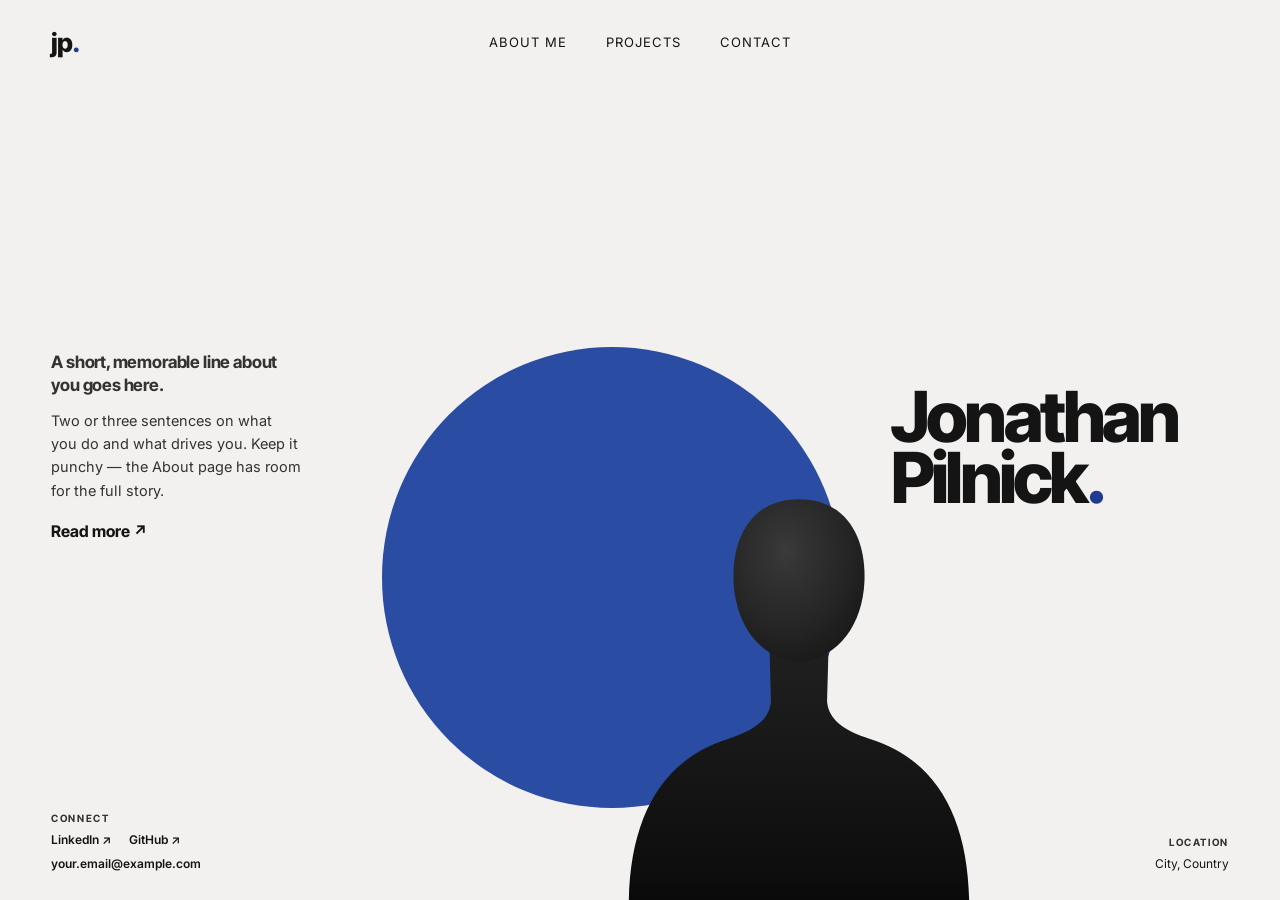
==== index.html @ 5bc0de1e "Add personal website (home, about, projects, contact)" ====
<!doctype html>
<html lang="en">
<head>
  <meta charset="utf-8">
  <meta name="viewport" content="width=device-width, initial-scale=1">
  <title>Jonathan Pilnick</title>
  <meta name="description" content="Jonathan Pilnick — personal website.">
  <meta property="og:title" content="Jonathan Pilnick">
  <meta property="og:description" content="Jonathan Pilnick — personal website.">
  <link rel="icon" href="favicon.svg" type="image/svg+xml">
  <link rel="preconnect" href="https://fonts.googleapis.com">
  <link rel="preconnect" href="https://fonts.gstatic.com" crossorigin>
  <link href="https://fonts.googleapis.com/css2?family=Inter:wght@400;500;600;700&family=Inter+Tight:wght@600;700;800&family=Instrument+Serif:ital@0;1&display=swap" rel="stylesheet">
  <link rel="stylesheet" href="style.css">
</head>
<body>

  <header class="site-header">
    <a class="logo" href="index.html" aria-label="Home">jp<span class="dot">.</span></a>
    <nav class="nav" aria-label="Main">
      <a href="about.html">About me</a>
      <a href="projects.html">Projects</a>
      <a href="contact.html">Contact</a>
    </nav>
    <span class="spacer"></span>
  </header>

  <main class="hero">

    <!-- EDIT: your hook + short intro -->
    <div class="hero-intro rise" style="--i:2">
      <p class="lead">A short, memorable line about you goes here.</p>
      <p>Two or three sentences on what you do and what drives you. Keep it punchy — the About page has room for the full story.</p>
      <a class="read-more" href="about.html">Read more <span class="arrow">↗</span></a>
    </div>

    <!-- To use your own photo: upload a cut-out photo (transparent background) named portrait.png -->
    <div class="hero-portrait">
      <div class="circle pop"></div>
      <img class="rise" style="--i:3" src="portrait.png" alt="Portrait of Jonathan Pilnick"
           onerror="this.onerror=null;this.src='portrait-placeholder.svg'">
    </div>

    <div class="hero-name-wrap">
      <h1 class="hero-name rise" style="--i:1">Jonathan<br>Pilnick<span class="dot">.</span></h1>
    </div>

    <div class="hero-connect rise" style="--i:4">
      <span class="eyebrow">Connect</span>
      <div class="links">
        <a data-href="linkedin" href="#">LinkedIn <span class="arrow">↗</span></a>
        <a data-href="github" href="#">GitHub <span class="arrow">↗</span></a>
        <a data-href="email" data-text="email" href="#">your.email@example.com</a>
      </div>
    </div>

    <div class="hero-location rise" style="--i:4">
      <span class="eyebrow">Location</span>
      <span data-text="location">City, Country</span>
    </div>

  </main>

  <script src="main.js"></script>
</body>
</html>
---- style.css ----
/* ==========================================================================
   Jonathan Pilnick — personal site
   Colors and fonts live here. Change --accent to re-theme the whole site.
   ========================================================================== */

:root {
  --bg: #F2F1EF;          /* warm off-white page */
  --surface: #F6F5F3;     /* cards */
  --ink: #141414;         /* main text */
  --ink-2: #34332f;       /* body text */
  --muted: #74726c;       /* labels */
  --line: #dddbd6;        /* hairlines */
  --accent: #2B4CA3;      /* circle behind portrait */
  --accent-ink: #1F3C91;  /* the dot, numbers, hovers */

  --font-display: "Inter Tight", "Helvetica Neue", Arial, sans-serif;
  --font-body: "Inter", "Helvetica Neue", Arial, sans-serif;
  --font-serif: "Instrument Serif", Georgia, "Times New Roman", serif;

  --gutter: clamp(16px, 4vw, 60px);
  --ease: cubic-bezier(.2, .7, .2, 1);
}

*, *::before, *::after { box-sizing: border-box; margin: 0; padding: 0; }
html { -webkit-text-size-adjust: 100%; }
body {
  background: var(--bg);
  color: var(--ink);
  font-family: var(--font-body);
  font-size: 16px;
  line-height: 1.65;
  -webkit-font-smoothing: antialiased;
  text-rendering: optimizeLegibility;
  min-height: 100vh;
  min-height: 100svh;
  display: flex;
  flex-direction: column;
  overflow-x: hidden;
}
a { color: inherit; text-decoration: none; }
img { display: block; max-width: 100%; }
::selection { background: var(--accent); color: #fff; }
:focus-visible { outline: 2px solid var(--accent-ink); outline-offset: 3px; border-radius: 2px; }

.dot { color: var(--accent-ink); }
.arrow { display: inline-block; transition: transform .25s var(--ease); }
a:hover .arrow { transform: translate(2px, -2px); }

.eyebrow {
  font-family: var(--font-display);
  font-size: 11px;
  font-weight: 700;
  letter-spacing: .16em;
  text-transform: uppercase;
  color: var(--muted);
}

/* ---------- Header ---------- */
.site-header {
  display: grid;
  grid-template-columns: 1fr auto 1fr;
  align-items: center;
  padding: 26px var(--gutter);
  position: relative;
  z-index: 5;
}
.logo {
  justify-self: start;
  font-family: var(--font-display);
  font-weight: 800;
  font-size: 26px;
  letter-spacing: -.05em;
  line-height: 1;
}
.nav { display: flex; gap: clamp(18px, 3vw, 44px); }
.nav a {
  position: relative;
  font-size: 13px;
  letter-spacing: .08em;
  text-transform: uppercase;
  padding: 6px 0;
}
.nav a::after {
  content: "";
  position: absolute;
  left: 0; right: 0; bottom: 0;
  height: 1.5px;
  background: currentColor;
  transform: scaleX(0);
  transform-origin: left;
  transition: transform .35s var(--ease);
}
.nav a:hover::after,
.nav a[aria-current="page"]::after { transform: scaleX(1); }

/* ---------- Home hero ---------- */
.hero {
  flex: 1;
  display: grid;
  grid-template-columns: minmax(220px, 1fr) auto minmax(0, 1.2fr);
  grid-template-rows: 1fr auto;
  grid-template-areas:
    "intro    portrait name"
    "connect  portrait location";
  column-gap: clamp(28px, 4vw, 72px);
  padding: 0 var(--gutter);
  min-height: 560px;
}
.hero-intro { grid-area: intro; align-self: center; max-width: 250px; }
.hero-intro .lead {
  font-family: var(--font-display);
  font-weight: 700;
  font-size: 17px;
  line-height: 1.35;
  letter-spacing: -.01em;
  margin-bottom: 12px;
}
.hero-intro p { font-size: 14.5px; color: var(--ink-2); line-height: 1.6; }
.read-more {
  display: inline-block;
  margin-top: 16px;
  font-family: var(--font-display);
  font-weight: 700;
  font-size: 16px;
}

.hero-portrait {
  grid-area: portrait;
  align-self: end;
  justify-self: center;
  position: relative;
  --d: min(470px, 36vw, 64svh);
  width: var(--d);
  height: calc(var(--d) * 1.2);
  margin-top: 24px;
}
.hero-portrait .circle {
  position: absolute;
  top: 0; left: 0;
  width: var(--d);
  height: var(--d);
  border-radius: 50%;
  background: var(--accent);
}
.hero-portrait img {
  position: absolute;
  bottom: 0;
  left: 50%;
  transform: translateX(-50%);
  height: 88%;
  width: auto;
  max-width: 110%;
  object-fit: contain;
  object-position: bottom;
  filter: grayscale(1) contrast(1.05);
}

.hero-name-wrap { grid-area: name; align-self: center; container-type: inline-size; }
.hero-name {
  font-family: var(--font-display);
  font-weight: 800;
  font-size: min(21cqi, 140px);
  line-height: .86;
  letter-spacing: -.055em;
  margin-left: -.04em;
}

.hero-connect, .hero-location {
  align-self: end;
  padding-bottom: 26px;
  font-size: 12px;
}
.hero-connect { grid-area: connect; }
.hero-location { grid-area: location; text-align: right; }
.hero-connect .eyebrow, .hero-location .eyebrow { display: block; font-size: 10px; margin-bottom: 4px; color: var(--ink-2); }
.hero-connect .links { display: flex; gap: 4px 18px; flex-wrap: wrap; font-weight: 600; }
.hero-connect .links a:hover { color: var(--accent-ink); }

/* ---------- Inner pages ---------- */
.page { flex: 1; width: 100%; max-width: 1180px; margin: 0 auto; padding: clamp(40px, 8vh, 90px) var(--gutter) 40px; }
.page-head { text-align: center; max-width: 820px; margin: 0 auto clamp(48px, 8vh, 80px); }
.page-head .eyebrow { margin-bottom: 18px; display: block; }
.display {
  font-family: var(--font-display);
  font-weight: 800;
  font-size: clamp(46px, 7.4vw, 104px);
  line-height: .92;
  letter-spacing: -.05em;
}
.page-head .sub {
  margin: 22px auto 0;
  max-width: 480px;
  font-family: var(--font-serif);
  font-style: italic;
  font-size: clamp(18px, 2vw, 21px);
  line-height: 1.4;
  color: var(--ink-2);
}

/* ---------- About ---------- */
.about { max-width: 980px; }
.about .eyebrow { display: block; margin-bottom: 14px; }
.about .display { font-size: clamp(48px, 8.5vw, 112px); margin-bottom: clamp(40px, 7vh, 72px); }
.about-grid { display: grid; grid-template-columns: 1fr 1.15fr; gap: clamp(32px, 7vw, 90px); align-items: start; }
.about-photo {
  position: sticky;
  top: 28px;
  aspect-ratio: 4 / 5;
  background: linear-gradient(180deg, #d6d4cf, #bdbab4);
  overflow: hidden;
}
.about-photo img { width: 100%; height: 100%; object-fit: cover; object-position: center 25%; filter: grayscale(1) contrast(1.05); }
.about-text .lead {
  font-family: var(--font-display);
  font-weight: 700;
  font-size: clamp(19px, 2vw, 22px);
  line-height: 1.38;
  letter-spacing: -.01em;
  padding: 22px 0 26px;
  border-top: 1px solid var(--line);
}
.about-text p { color: var(--ink-2); padding: 22px 0; border-top: 1px solid var(--line); }
.about-text p strong { color: var(--ink); font-weight: 700; }
.about-cta {
  display: flex; gap: 14px; flex-wrap: wrap;
  padding-top: 28px; border-top: 1px solid var(--line);
}

/* ---------- Buttons ---------- */
.btn {
  display: inline-flex; align-items: center; justify-content: center; gap: 10px;
  font-family: var(--font-display);
  font-weight: 700;
  font-size: 16px;
  letter-spacing: -.005em;
  padding: 15px 26px;
  border-radius: 999px;
  border: 1.5px solid var(--ink);
  background: var(--ink);
  color: var(--bg);
  cursor: pointer;
  transition: background .25s var(--ease), border-color .25s var(--ease), color .25s var(--ease), transform .25s var(--ease);
}
.btn:hover { background: var(--accent-ink); border-color: var(--accent-ink); color: #fff; }
.btn:active { transform: scale(.98); }
.btn.ghost { background: transparent; color: var(--ink); }
.btn.ghost:hover { background: var(--ink); border-color: var(--ink); color: var(--bg); }
.btn.big { font-size: clamp(18px, 2.2vw, 22px); padding: 20px 38px; background: var(--accent); border-color: var(--accent); color: #fff; }
.btn.big:hover { background: var(--ink); border-color: var(--ink); }

/* ---------- Projects ---------- */
.projects { display: grid; grid-template-columns: repeat(2, minmax(0, 1fr)); gap: 24px; }
.project {
  display: flex; flex-direction: column;
  background: var(--surface);
  border: 1px solid var(--line);
  padding: clamp(24px, 3.4vw, 40px);
  transition: border-color .3s var(--ease), transform .3s var(--ease), box-shadow .3s var(--ease);
}
.project:hover { border-color: #bdbab3; transform: translateY(-3px); box-shadow: 0 14px 30px -18px rgba(20, 20, 20, .25); }
.project-top { display: flex; align-items: baseline; justify-content: space-between; gap: 16px; margin-bottom: 26px; }
.num { font-family: var(--font-display); font-weight: 700; font-size: 12px; color: var(--accent-ink); letter-spacing: .04em; }
.project-meta { font-size: 11px; font-weight: 600; letter-spacing: .14em; text-transform: uppercase; color: var(--muted); }
.project h2 {
  font-family: var(--font-display);
  font-weight: 700;
  font-size: clamp(24px, 2.6vw, 32px);
  line-height: 1.08;
  letter-spacing: -.035em;
  margin-bottom: 12px;
}
.project p { color: var(--ink-2); font-size: 15px; }
.tags { display: flex; flex-wrap: wrap; gap: 8px; margin: 22px 0 0; list-style: none; }
.tags li { font-size: 12px; padding: 4px 11px; border: 1px solid var(--line); border-radius: 999px; color: var(--ink-2); background: var(--bg); }
.project-link {
  margin-top: auto;
  padding-top: 26px;
  font-family: var(--font-display);
  font-weight: 700;
  font-size: 15px;
  align-self: flex-start;
}
.project-link:hover { color: var(--accent-ink); }

/* ---------- Contact ---------- */
.contact-actions { display: flex; flex-direction: column; align-items: center; gap: 16px; margin-bottom: clamp(56px, 10vh, 96px); }
.contact-actions .hint { font-size: 14px; color: var(--muted); display: flex; align-items: center; gap: 10px; flex-wrap: wrap; justify-content: center; }
.copy-btn {
  font: inherit; font-size: 13px; font-weight: 600;
  background: none; border: 0; border-bottom: 1px solid currentColor;
  color: var(--ink); cursor: pointer; padding: 0 0 1px;
}
.copy-btn:hover { color: var(--accent-ink); }
.contact-list { max-width: 760px; margin: 0 auto; list-style: none; border-top: 1px solid var(--line); }
.contact-list li { border-bottom: 1px solid var(--line); }
.contact-list a, .contact-list .row {
  display: flex; align-items: baseline; justify-content: space-between; gap: 16px;
  padding: 22px 4px;
}
.contact-list .value {
  font-family: var(--font-display);
  font-weight: 700;
  font-size: clamp(18px, 2.4vw, 26px);
  letter-spacing: -.025em;
  text-align: right;
  overflow-wrap: anywhere;
}
.contact-list a:hover .value { color: var(--accent-ink); }

/* ---------- Footer (inner pages) ---------- */
.site-footer {
  width: 100%;
  max-width: 1180px;
  margin: 0 auto;
  padding: 0 var(--gutter) 30px;
}
.site-footer .inner {
  display: flex; justify-content: space-between; gap: 16px; flex-wrap: wrap;
  border-top: 1px solid var(--line);
  padding-top: 18px;
  font-size: 11px;
  font-weight: 600;
  letter-spacing: .12em;
  text-transform: uppercase;
  color: var(--muted);
}
.site-footer a:hover { color: var(--ink); }
.site-footer.narrow { max-width: 980px; }

/* ---------- Entrance animation ---------- */
.rise { animation: rise .9s var(--ease) both; animation-delay: calc(var(--i, 0) * 90ms); }
@keyframes rise { from { opacity: 0; transform: translateY(18px); } to { opacity: 1; transform: none; } }
.pop { animation: pop 1s var(--ease) both; }
@keyframes pop { from { transform: scale(.85); opacity: 0; } to { transform: none; opacity: 1; } }
@media (prefers-reduced-motion: reduce) {
  .rise, .pop { animation: none; }
  .project, .btn, .arrow, .nav a::after { transition: none; }
}

/* ---------- Responsive ---------- */
@media (max-width: 900px) {
  .site-header { grid-template-columns: auto 1fr; padding-top: 20px; padding-bottom: 20px; }
  .site-header .spacer { display: none; }
  .nav { justify-self: end; gap: 18px; }
  .nav a { font-size: 12px; letter-spacing: .06em; }

  .hero {
    grid-template-columns: 1fr 1fr;
    grid-template-rows: auto auto auto auto;
    grid-template-areas:
      "name     name"
      "intro    intro"
      "portrait portrait"
      "connect  location";
    row-gap: 28px;
    min-height: 0;
    padding-top: 16px;
  }
  .hero-name { font-size: min(19cqi, 120px); }
  .hero-intro { max-width: 440px; }
  .hero-portrait { --d: min(78vw, 420px); margin-top: 0; }
  .hero-connect, .hero-location { padding-top: 18px; border-top: 1px solid var(--line); margin-top: -28px; }
  .hero-location { text-align: right; }

  .about-grid { grid-template-columns: 1fr; }
  .about-photo { position: relative; top: 0; max-width: 420px; }
  .projects { grid-template-columns: 1fr; }
}
@media (max-width: 560px) {
  .hero {
    grid-template-areas:
      "name     name"
      "intro    intro"
      "portrait portrait"
      "connect  connect"
      "location location";
  }
  .hero-location { text-align: left; border-top: 0; margin-top: -40px; padding-top: 0; }
}
@media (max-width: 420px) {
  .logo { font-size: 22px; }
  .nav { gap: 14px; }
  .nav a { font-size: 11px; letter-spacing: .04em; }
  .contact-list a, .contact-list .row { flex-direction: column; gap: 4px; }
  .contact-list .value { text-align: left; }
}
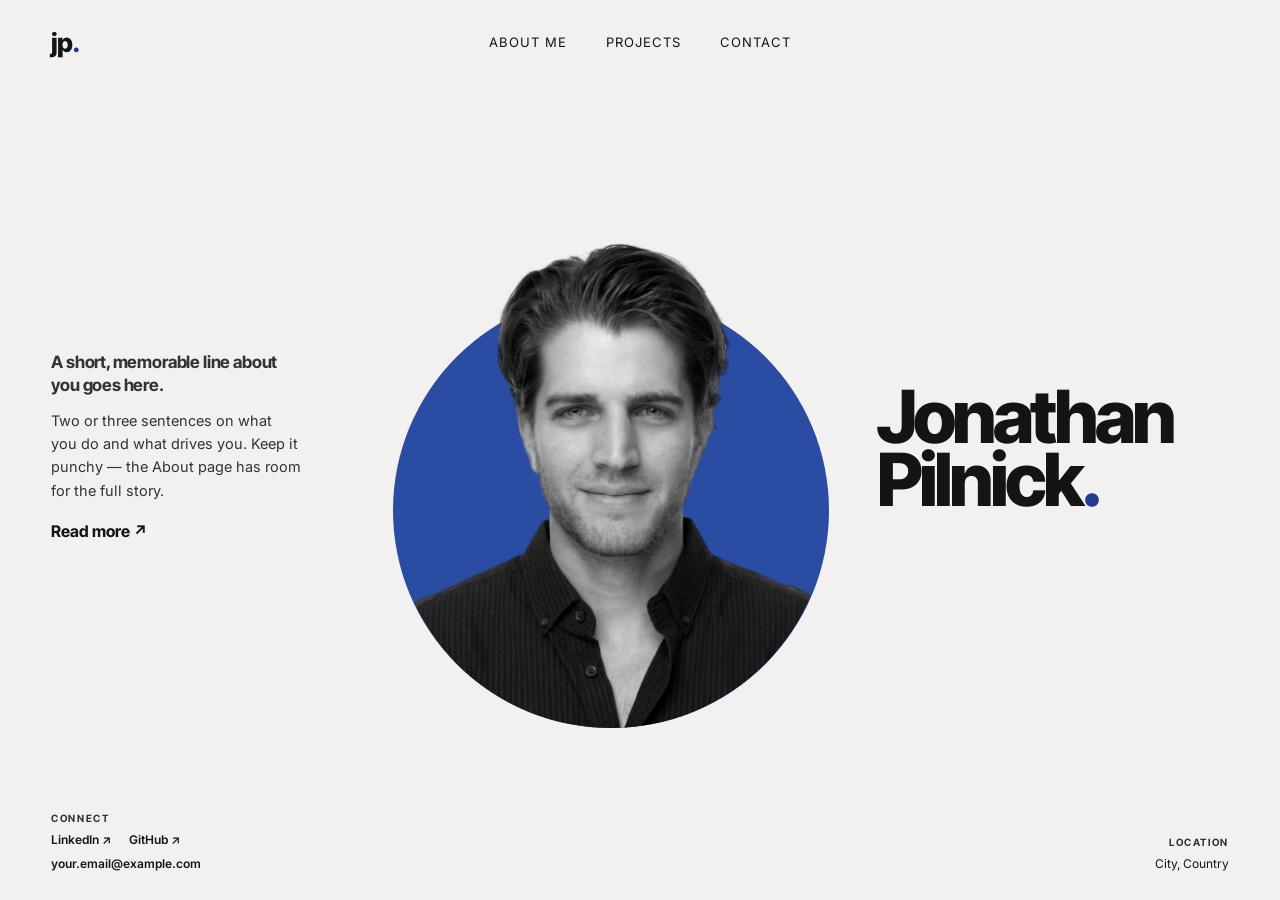
==== commit db3e3882: "Add portrait photo and pop-out circle layout" ====
--- a/index.html
+++ b/index.html
@@ -34,11 +34,13 @@
       <a class="read-more" href="about.html">Read more <span class="arrow">↗</span></a>
     </div>
 
-    <!-- To use your own photo: upload a cut-out photo (transparent background) named portrait.png -->
+    <!-- Photo: portrait.png (cut-out with a transparent background) -->
     <div class="hero-portrait">
       <div class="circle pop"></div>
-      <img class="rise" style="--i:3" src="portrait.png" alt="Portrait of Jonathan Pilnick"
-           onerror="this.onerror=null;this.src='portrait-placeholder.svg'">
+      <div class="cutout rise" style="--i:3">
+        <img src="portrait.png" alt="Portrait of Jonathan Pilnick" width="960" height="1069"
+             onerror="this.onerror=null;this.src='portrait-placeholder.svg'">
+      </div>
     </div>
 
     <div class="hero-name-wrap">
--- a/style.css
+++ b/style.css
@@ -124,35 +124,52 @@
   font-size: 16px;
 }
 
+/* Portrait: a cut-out photo on the blue circle.
+   Below the circle's middle the photo is clipped to the circle;
+   above it the hair is free to break out of the top. */
 .hero-portrait {
   grid-area: portrait;
-  align-self: end;
+  align-self: center;
   justify-self: center;
   position: relative;
-  --d: min(470px, 36vw, 64svh);
+  --d: min(460px, 34vw, 58svh);         /* circle diameter */
+  --pop: calc(var(--d) * var(--pop-k, .12)); /* how far the head rises above the circle */
+  --c: calc(var(--pop) + var(--d) / 2);  /* circle centre (from top) */
   width: var(--d);
-  height: calc(var(--d) * 1.2);
-  margin-top: 24px;
+  height: calc(var(--d) + var(--pop));
+  margin: 24px 0 40px;
 }
 .hero-portrait .circle {
   position: absolute;
-  top: 0; left: 0;
+  top: var(--pop); left: 0;
   width: var(--d);
   height: var(--d);
   border-radius: 50%;
   background: var(--accent);
 }
+.hero-portrait .cutout {
+  position: absolute;
+  inset: 0;
+  -webkit-mask-image:
+    radial-gradient(circle at 50% var(--c), #000 calc(var(--d) / 2 - 1px), transparent calc(var(--d) / 2)),
+    linear-gradient(#000, #000);
+  -webkit-mask-size: 100% 100%, 100% var(--c);
+  -webkit-mask-repeat: no-repeat;
+  mask-image:
+    radial-gradient(circle at 50% var(--c), #000 calc(var(--d) / 2 - 1px), transparent calc(var(--d) / 2)),
+    linear-gradient(#000, #000);
+  mask-size: 100% 100%, 100% var(--c);
+  mask-repeat: no-repeat;
+}
 .hero-portrait img {
   position: absolute;
-  bottom: 0;
+  top: 0;
   left: 50%;
-  transform: translateX(-50%);
-  height: 88%;
-  width: auto;
-  max-width: 110%;
-  object-fit: contain;
-  object-position: bottom;
-  filter: grayscale(1) contrast(1.05);
+  translate: -50% 0;
+  width: calc(var(--d) * var(--img-k, 1.02));
+  max-width: none;
+  height: auto;
+  filter: grayscale(1) contrast(1.06);   /* remove this line for a colour photo */
 }
 
 .hero-name-wrap { grid-area: name; align-self: center; container-type: inline-size; }
@@ -209,7 +226,7 @@
   background: linear-gradient(180deg, #d6d4cf, #bdbab4);
   overflow: hidden;
 }
-.about-photo img { width: 100%; height: 100%; object-fit: cover; object-position: center 25%; filter: grayscale(1) contrast(1.05); }
+.about-photo img { width: 100%; height: 100%; object-fit: contain; object-position: center bottom; filter: grayscale(1) contrast(1.06); }
 .about-text .lead {
   font-family: var(--font-display);
   font-weight: 700;
@@ -358,7 +375,7 @@
   }
   .hero-name { font-size: min(19cqi, 120px); }
   .hero-intro { max-width: 440px; }
-  .hero-portrait { --d: min(78vw, 420px); margin-top: 0; }
+  .hero-portrait { --d: min(78vw, 420px); margin: 0; }
   .hero-connect, .hero-location { padding-top: 18px; border-top: 1px solid var(--line); margin-top: -28px; }
   .hero-location { text-align: right; }
 
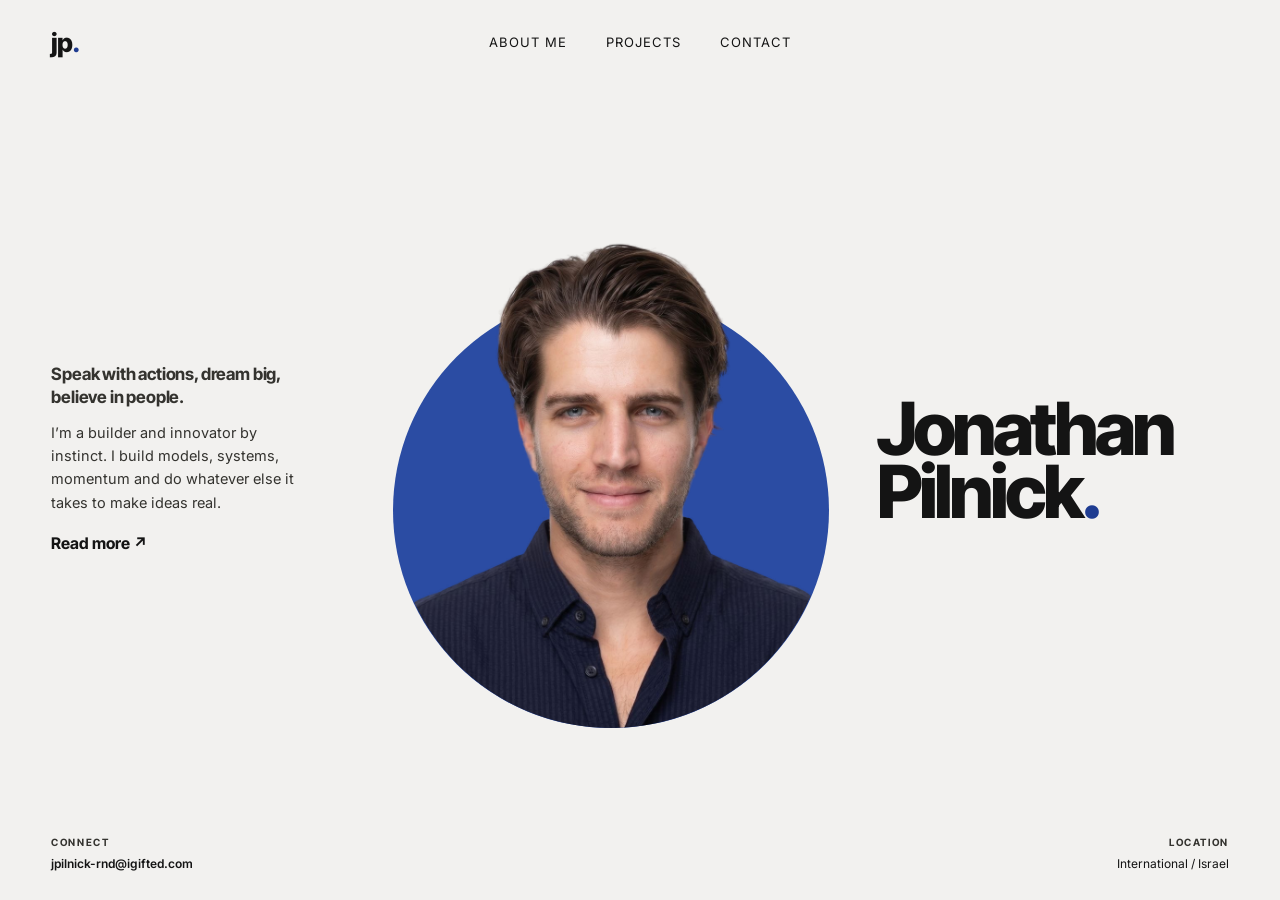
==== commit b4619f4e: "Add real details, home text and the four projects" ====
--- a/index.html
+++ b/index.html
@@ -4,9 +4,9 @@
   <meta charset="utf-8">
   <meta name="viewport" content="width=device-width, initial-scale=1">
   <title>Jonathan Pilnick</title>
-  <meta name="description" content="Jonathan Pilnick — personal website.">
+  <meta name="description" content="Jonathan Pilnick — builder and innovator. AI research, algorithmic trading, productivity apps and defense tech.">
   <meta property="og:title" content="Jonathan Pilnick">
-  <meta property="og:description" content="Jonathan Pilnick — personal website.">
+  <meta property="og:description" content="Speak with actions, dream big, believe in people.">
   <link rel="icon" href="favicon.svg" type="image/svg+xml">
   <link rel="preconnect" href="https://fonts.googleapis.com">
   <link rel="preconnect" href="https://fonts.gstatic.com" crossorigin>
@@ -29,8 +29,8 @@
 
     <!-- EDIT: your hook + short intro -->
     <div class="hero-intro rise" style="--i:2">
-      <p class="lead">A short, memorable line about you goes here.</p>
-      <p>Two or three sentences on what you do and what drives you. Keep it punchy — the About page has room for the full story.</p>
+      <p class="lead">Speak with actions, dream big, believe in people.</p>
+      <p>I’m a builder and innovator by instinct. I build models, systems, momentum and do whatever else it takes to make ideas real.</p>
       <a class="read-more" href="about.html">Read more <span class="arrow">↗</span></a>
     </div>
 
@@ -50,15 +50,14 @@
     <div class="hero-connect rise" style="--i:4">
       <span class="eyebrow">Connect</span>
       <div class="links">
-        <a data-href="linkedin" href="#">LinkedIn <span class="arrow">↗</span></a>
-        <a data-href="github" href="#">GitHub <span class="arrow">↗</span></a>
-        <a data-href="email" data-text="email" href="#">your.email@example.com</a>
+        <a data-href="linkedin" href="#" hidden>LinkedIn <span class="arrow">↗</span></a>
+        <a data-href="email" data-text="email" href="mailto:jpilnick-rnd@igifted.com">jpilnick-rnd@igifted.com</a>
       </div>
     </div>
 
     <div class="hero-location rise" style="--i:4">
       <span class="eyebrow">Location</span>
-      <span data-text="location">City, Country</span>
+      <span data-text="location">International / Israel</span>
     </div>
 
   </main>
--- a/style.css
+++ b/style.css
@@ -39,6 +39,7 @@
 }
 a { color: inherit; text-decoration: none; }
 img { display: block; max-width: 100%; }
+[hidden] { display: none !important; }
 ::selection { background: var(--accent); color: #fff; }
 :focus-visible { outline: 2px solid var(--accent-ink); outline-offset: 3px; border-radius: 2px; }
 
@@ -169,7 +170,7 @@
   width: calc(var(--d) * var(--img-k, 1.02));
   max-width: none;
   height: auto;
-  filter: grayscale(1) contrast(1.06);   /* remove this line for a colour photo */
+  /* for a black-and-white photo add:  filter: grayscale(1) contrast(1.06); */
 }
 
 .hero-name-wrap { grid-area: name; align-self: center; container-type: inline-size; }
@@ -226,7 +227,7 @@
   background: linear-gradient(180deg, #d6d4cf, #bdbab4);
   overflow: hidden;
 }
-.about-photo img { width: 100%; height: 100%; object-fit: contain; object-position: center bottom; filter: grayscale(1) contrast(1.06); }
+.about-photo img { width: 100%; height: 100%; object-fit: contain; object-position: center bottom; }
 .about-text .lead {
   font-family: var(--font-display);
   font-weight: 700;
@@ -287,6 +288,22 @@
   margin-bottom: 12px;
 }
 .project p { color: var(--ink-2); font-size: 15px; }
+.badge {
+  display: inline-block;
+  align-self: flex-start;
+  margin-bottom: 16px;
+  padding: 5px 12px;
+  border-radius: 999px;
+  background: var(--accent-ink);
+  color: #fff;
+  font-size: 11px;
+  font-weight: 700;
+  letter-spacing: .1em;
+  text-transform: uppercase;
+}
+.sub-projects { list-style: none; margin-top: 22px; border-top: 1px solid var(--line); }
+.sub-projects li { padding: 12px 0; border-bottom: 1px solid var(--line); font-size: 14.5px; color: var(--ink-2); }
+.sub-projects strong { color: var(--ink); font-weight: 700; }
 .tags { display: flex; flex-wrap: wrap; gap: 8px; margin: 22px 0 0; list-style: none; }
 .tags li { font-size: 12px; padding: 4px 11px; border: 1px solid var(--line); border-radius: 999px; color: var(--ink-2); background: var(--bg); }
 .project-link {
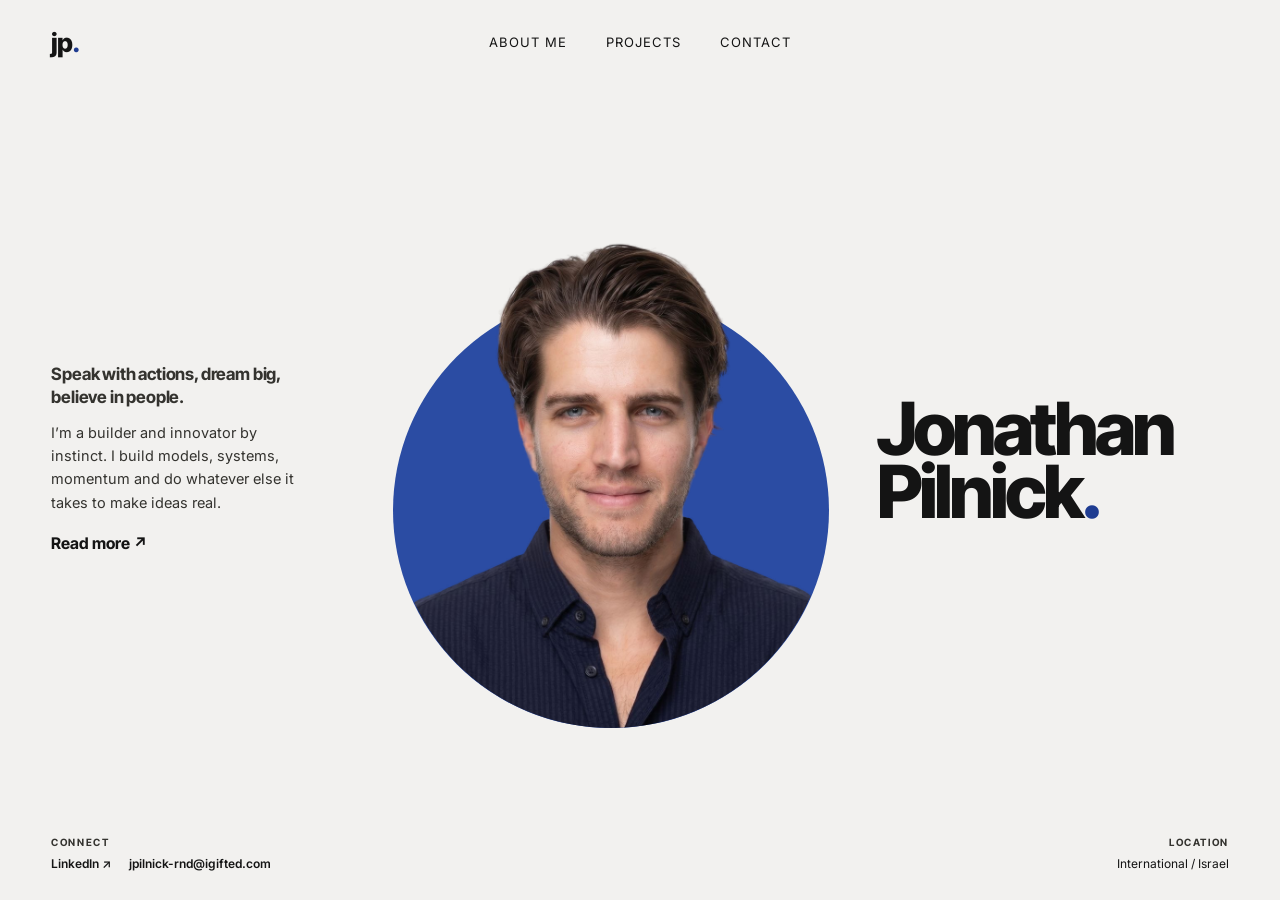
==== commit f339d2b6: "Add LinkedIn link to Connect and Contact" ====
--- a/index.html
+++ b/index.html
@@ -50,7 +50,7 @@
     <div class="hero-connect rise" style="--i:4">
       <span class="eyebrow">Connect</span>
       <div class="links">
-        <a data-href="linkedin" href="#" hidden>LinkedIn <span class="arrow">↗</span></a>
+        <a data-href="linkedin" href="https://www.linkedin.com/in/jonathan-pilnick/" target="_blank" rel="noopener">LinkedIn <span class="arrow">↗</span></a>
         <a data-href="email" data-text="email" href="mailto:jpilnick-rnd@igifted.com">jpilnick-rnd@igifted.com</a>
       </div>
     </div>
--- a/style.css
+++ b/style.css
@@ -267,7 +267,7 @@
 .btn.big:hover { background: var(--ink); border-color: var(--ink); }
 
 /* ---------- Projects ---------- */
-.projects { display: grid; grid-template-columns: repeat(2, minmax(0, 1fr)); gap: 24px; }
+.projects { display: grid; grid-template-columns: repeat(3, minmax(0, 1fr)); gap: 24px; }
 .project {
   display: flex; flex-direction: column;
   background: var(--surface);
@@ -282,7 +282,7 @@
 .project h2 {
   font-family: var(--font-display);
   font-weight: 700;
-  font-size: clamp(24px, 2.6vw, 32px);
+  font-size: clamp(24px, 2.2vw, 29px);
   line-height: 1.08;
   letter-spacing: -.035em;
   margin-bottom: 12px;
@@ -301,6 +301,48 @@
   letter-spacing: .1em;
   text-transform: uppercase;
 }
+.project-meta { text-align: right; white-space: nowrap; }
+.project p.role, .project.featured p.role {
+  margin: -4px 0 14px;
+  font-size: 11px;
+  font-weight: 700;
+  letter-spacing: .14em;
+  text-transform: uppercase;
+  color: var(--accent-ink);
+}
+.projects .project:not(.featured) { padding: clamp(24px, 2.6vw, 34px); }
+.project.featured { padding: clamp(24px, 3.4vw, 44px); }
+
+/* Featured project: full width, with the patent seal in its own column */
+.project.featured {
+  grid-column: 1 / -1;
+  display: grid;
+  grid-template-columns: minmax(0, 1fr) auto;
+  align-items: center;
+  column-gap: clamp(32px, 6vw, 96px);
+  background:
+    radial-gradient(circle at calc(100% - clamp(110px, 12vw, 160px)) 50%, rgba(196, 150, 60, .13), transparent clamp(140px, 16vw, 220px)),
+    var(--surface);
+}
+.featured-body { display: flex; flex-direction: column; min-width: 0; }
+.project.featured h2 { font-size: clamp(32px, 4vw, 48px); margin-bottom: 14px; }
+.project.featured p { font-size: 16px; max-width: 640px; }
+.featured-seal { display: flex; flex-direction: column; align-items: center; gap: 14px; padding-right: clamp(0px, 2vw, 24px); }
+.seal {
+  display: block;
+  width: clamp(150px, 15vw, 196px);
+  height: auto;
+  transform: rotate(-6deg);
+  transition: transform .5s var(--ease);
+}
+.project:hover .seal { transform: rotate(0deg) scale(1.03); }
+.featured-seal figcaption {
+  font-size: 10.5px;
+  font-weight: 700;
+  letter-spacing: .16em;
+  text-transform: uppercase;
+  color: #8a6a2c;
+}
 .sub-projects { list-style: none; margin-top: 22px; border-top: 1px solid var(--line); }
 .sub-projects li { padding: 12px 0; border-bottom: 1px solid var(--line); font-size: 14.5px; color: var(--ink-2); }
 .sub-projects strong { color: var(--ink); font-weight: 700; }
@@ -372,6 +414,14 @@
 }
 
 /* ---------- Responsive ---------- */
+@media (max-width: 1060px) {
+  .projects { grid-template-columns: 1fr; }
+}
+@media (max-width: 640px) {
+  .project.featured { grid-template-columns: 1fr; background: var(--surface); }
+  .featured-seal { order: -1; flex-direction: row; justify-content: flex-start; gap: 16px; padding: 0; margin-bottom: 22px; }
+  .seal { width: 104px; }
+}
 @media (max-width: 900px) {
   .site-header { grid-template-columns: auto 1fr; padding-top: 20px; padding-bottom: 20px; }
   .site-header .spacer { display: none; }
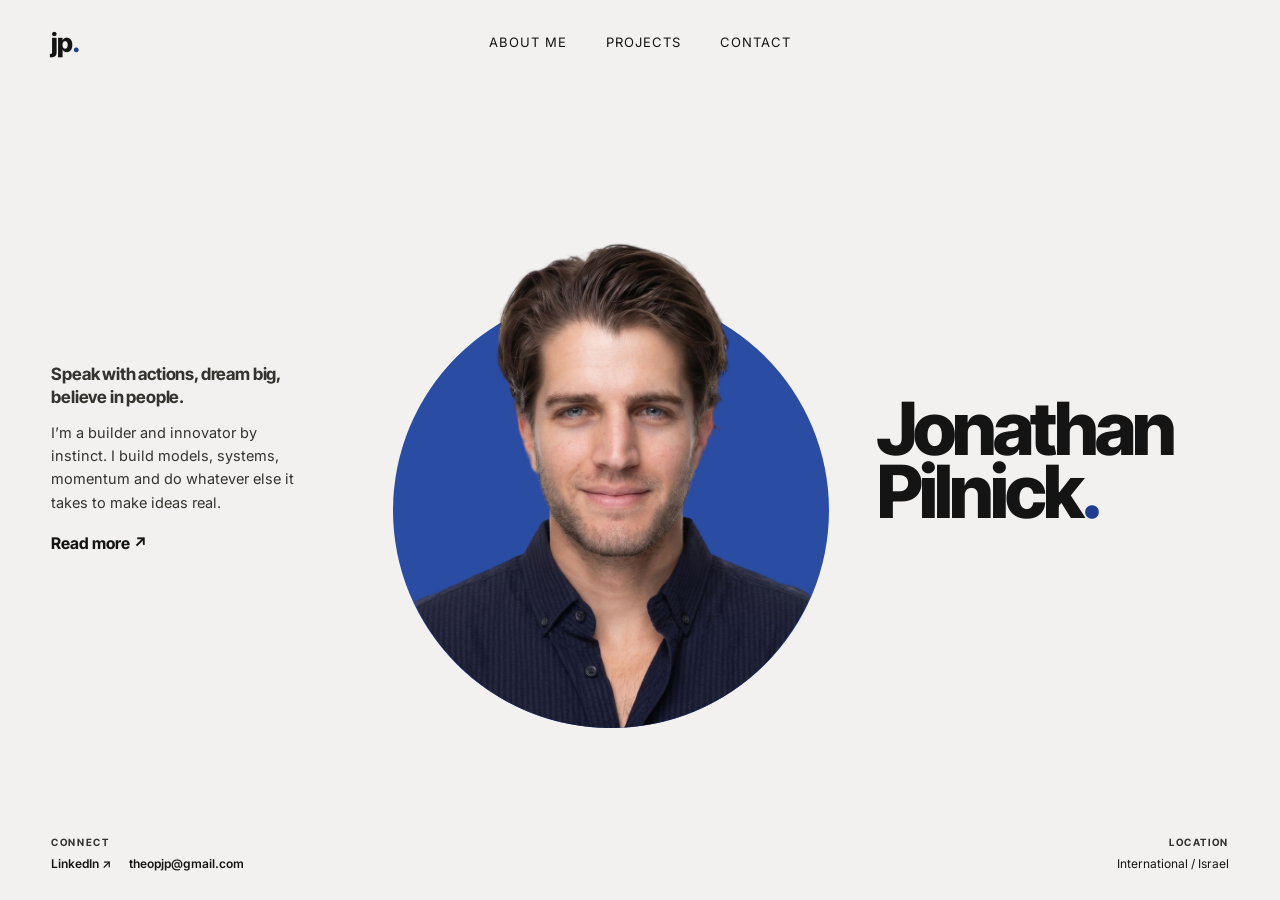
==== commit e0ed3167: "Change email to theopjp@gmail.com" ====
--- a/index.html
+++ b/index.html
@@ -4,7 +4,7 @@
   <meta charset="utf-8">
   <meta name="viewport" content="width=device-width, initial-scale=1">
   <title>Jonathan Pilnick</title>
-  <meta name="description" content="Jonathan Pilnick — builder and innovator. AI research, algorithmic trading, productivity apps and defense tech.">
+  <meta name="description" content="Jonathan Pilnick — AI researcher, builder and founder based in Israel.">
   <meta property="og:title" content="Jonathan Pilnick">
   <meta property="og:description" content="Speak with actions, dream big, believe in people.">
   <link rel="icon" href="favicon.svg" type="image/svg+xml">
@@ -51,7 +51,7 @@
       <span class="eyebrow">Connect</span>
       <div class="links">
         <a data-href="linkedin" href="https://www.linkedin.com/in/jonathan-pilnick/" target="_blank" rel="noopener">LinkedIn <span class="arrow">↗</span></a>
-        <a data-href="email" data-text="email" href="mailto:jpilnick-rnd@igifted.com">jpilnick-rnd@igifted.com</a>
+        <a data-href="email" data-text="email" href="mailto:theopjp@gmail.com">theopjp@gmail.com</a>
       </div>
     </div>
 
--- a/style.css
+++ b/style.css
@@ -216,10 +216,10 @@
 }
 
 /* ---------- About ---------- */
-.about { max-width: 980px; }
+.about { max-width: 1060px; }
 .about .eyebrow { display: block; margin-bottom: 14px; }
 .about .display { font-size: clamp(48px, 8.5vw, 112px); margin-bottom: clamp(40px, 7vh, 72px); }
-.about-grid { display: grid; grid-template-columns: 1fr 1.15fr; gap: clamp(32px, 7vw, 90px); align-items: start; }
+.about-grid { display: grid; grid-template-columns: minmax(0, .85fr) minmax(0, 1.2fr); gap: clamp(32px, 6vw, 88px); align-items: start; }
 .about-photo {
   position: sticky;
   top: 28px;
@@ -228,21 +228,55 @@
   overflow: hidden;
 }
 .about-photo img { width: 100%; height: 100%; object-fit: contain; object-position: center bottom; }
-.about-text .lead {
-  font-family: var(--font-display);
-  font-weight: 700;
-  font-size: clamp(19px, 2vw, 22px);
-  line-height: 1.38;
-  letter-spacing: -.01em;
-  padding: 22px 0 26px;
-  border-top: 1px solid var(--line);
-}
-.about-text p { color: var(--ink-2); padding: 22px 0; border-top: 1px solid var(--line); }
-.about-text p strong { color: var(--ink); font-weight: 700; }
+.about-intro { border-top: 1px solid var(--line); padding: 24px 0 30px; }
+.about-intro .lead {
+  font-family: var(--font-display);
+  font-weight: 700;
+  font-size: clamp(20px, 2.1vw, 25px);
+  line-height: 1.3;
+  letter-spacing: -.018em;
+  color: var(--ink);
+  margin-bottom: 16px;
+}
+.about-intro p { color: var(--ink-2); font-size: 16px; line-height: 1.7; }
+.about-block { border-top: 1px solid var(--line); padding: 26px 0 30px; }
+.about-label {
+  font-family: var(--font-display);
+  font-size: 11px;
+  font-weight: 700;
+  letter-spacing: .16em;
+  text-transform: uppercase;
+  color: var(--accent-ink);
+  margin-bottom: 12px;
+}
+.about-block p { color: var(--ink-2); font-size: 16px; line-height: 1.7; }
+.about-block p + p { margin-top: 14px; }
 .about-cta {
   display: flex; gap: 14px; flex-wrap: wrap;
-  padding-top: 28px; border-top: 1px solid var(--line);
-}
+  padding-top: 30px; border-top: 1px solid var(--line);
+}
+
+/* In-text links */
+.about-block a, .project .desc a, .sub-projects a {
+  color: var(--ink);
+  font-weight: 600;
+  text-decoration: underline;
+  text-decoration-color: rgba(43, 76, 163, .45);
+  text-decoration-thickness: 1.5px;
+  text-underline-offset: 3px;
+  transition: color .2s var(--ease), text-decoration-color .2s var(--ease);
+}
+.about-block a:hover, .project .desc a:hover, .sub-projects a:hover { color: var(--accent-ink); text-decoration-color: var(--accent-ink); }
+.about-block a[target="_blank"]::after, .project .desc a[target="_blank"]::after, .sub-projects a[target="_blank"]::after {
+  content: "↗";
+  display: inline-block;
+  margin-left: 2px;
+  font-size: .78em;
+  font-weight: 700;
+  text-decoration: none;
+  transition: transform .2s var(--ease);
+}
+.about-block a:hover::after, .project .desc a:hover::after, .sub-projects a:hover::after { transform: translate(1px, -1px); }
 
 /* ---------- Buttons ---------- */
 .btn {
@@ -267,31 +301,47 @@
 .btn.big:hover { background: var(--ink); border-color: var(--ink); }
 
 /* ---------- Projects ---------- */
-.projects { display: grid; grid-template-columns: repeat(3, minmax(0, 1fr)); gap: 24px; }
+.projects { display: flex; flex-direction: column; gap: clamp(20px, 3vw, 28px); }
 .project {
-  display: flex; flex-direction: column;
+  display: grid;
+  grid-template-columns: minmax(0, 1fr) minmax(0, 1.08fr);
+  gap: clamp(28px, 5vw, 76px);
   background: var(--surface);
   border: 1px solid var(--line);
-  padding: clamp(24px, 3.4vw, 40px);
-  transition: border-color .3s var(--ease), transform .3s var(--ease), box-shadow .3s var(--ease);
-}
-.project:hover { border-color: #bdbab3; transform: translateY(-3px); box-shadow: 0 14px 30px -18px rgba(20, 20, 20, .25); }
-.project-top { display: flex; align-items: baseline; justify-content: space-between; gap: 16px; margin-bottom: 26px; }
+  padding: clamp(24px, 4vw, 52px);
+  transition: border-color .3s var(--ease), box-shadow .3s var(--ease);
+}
+.project:hover { border-color: #c9c6bf; box-shadow: 0 22px 44px -32px rgba(20, 20, 20, .3); }
+.project.featured {
+  background:
+    radial-gradient(420px circle at 12% 30%, rgba(196, 150, 60, .11), transparent 70%),
+    var(--surface);
+}
+.project-main { display: flex; flex-direction: column; min-width: 0; }
+.project-top { display: flex; align-items: baseline; justify-content: space-between; gap: 16px; margin-bottom: 28px; }
 .num { font-family: var(--font-display); font-weight: 700; font-size: 12px; color: var(--accent-ink); letter-spacing: .04em; }
-.project-meta { font-size: 11px; font-weight: 600; letter-spacing: .14em; text-transform: uppercase; color: var(--muted); }
+.project-meta { font-size: 11px; font-weight: 600; letter-spacing: .14em; text-transform: uppercase; color: var(--muted); text-align: right; white-space: nowrap; }
 .project h2 {
   font-family: var(--font-display);
   font-weight: 700;
-  font-size: clamp(24px, 2.2vw, 29px);
-  line-height: 1.08;
-  letter-spacing: -.035em;
-  margin-bottom: 12px;
-}
-.project p { color: var(--ink-2); font-size: 15px; }
+  font-size: clamp(28px, 3.1vw, 40px);
+  line-height: 1.04;
+  letter-spacing: -.04em;
+  margin-bottom: 10px;
+}
+.project .role {
+  margin: 0 0 18px;
+  font-size: 11px;
+  font-weight: 700;
+  letter-spacing: .14em;
+  text-transform: uppercase;
+  color: var(--accent-ink);
+}
+.project .desc { color: var(--ink-2); font-size: 16px; line-height: 1.68; }
 .badge {
   display: inline-block;
   align-self: flex-start;
-  margin-bottom: 16px;
+  margin-bottom: 18px;
   padding: 5px 12px;
   border-radius: 999px;
   background: var(--accent-ink);
@@ -301,62 +351,58 @@
   letter-spacing: .1em;
   text-transform: uppercase;
 }
-.project-meta { text-align: right; white-space: nowrap; }
-.project p.role, .project.featured p.role {
-  margin: -4px 0 14px;
-  font-size: 11px;
-  font-weight: 700;
-  letter-spacing: .14em;
-  text-transform: uppercase;
-  color: var(--accent-ink);
-}
-.projects .project:not(.featured) { padding: clamp(24px, 2.6vw, 34px); }
-.project.featured { padding: clamp(24px, 3.4vw, 44px); }
-
-/* Featured project: full width, with the patent seal in its own column */
-.project.featured {
-  grid-column: 1 / -1;
-  display: grid;
-  grid-template-columns: minmax(0, 1fr) auto;
-  align-items: center;
-  column-gap: clamp(32px, 6vw, 96px);
-  background:
-    radial-gradient(circle at calc(100% - clamp(110px, 12vw, 160px)) 50%, rgba(196, 150, 60, .13), transparent clamp(140px, 16vw, 220px)),
-    var(--surface);
-}
-.featured-body { display: flex; flex-direction: column; min-width: 0; }
-.project.featured h2 { font-size: clamp(32px, 4vw, 48px); margin-bottom: 14px; }
-.project.featured p { font-size: 16px; max-width: 640px; }
-.featured-seal { display: flex; flex-direction: column; align-items: center; gap: 14px; padding-right: clamp(0px, 2vw, 24px); }
+.seal-row { display: flex; align-items: center; gap: 16px; margin: -8px 0 16px; }
 .seal {
   display: block;
-  width: clamp(150px, 15vw, 196px);
+  flex: none;
+  width: clamp(104px, 9vw, 124px);
   height: auto;
   transform: rotate(-6deg);
   transition: transform .5s var(--ease);
 }
 .project:hover .seal { transform: rotate(0deg) scale(1.03); }
-.featured-seal figcaption {
+.seal-row figcaption {
   font-size: 10.5px;
   font-weight: 700;
   letter-spacing: .16em;
   text-transform: uppercase;
   color: #8a6a2c;
 }
-.sub-projects { list-style: none; margin-top: 22px; border-top: 1px solid var(--line); }
-.sub-projects li { padding: 12px 0; border-bottom: 1px solid var(--line); font-size: 14.5px; color: var(--ink-2); }
-.sub-projects strong { color: var(--ink); font-weight: 700; }
-.tags { display: flex; flex-wrap: wrap; gap: 8px; margin: 22px 0 0; list-style: none; }
+.tags { display: flex; flex-wrap: wrap; gap: 8px; margin: 24px 0 0; list-style: none; }
 .tags li { font-size: 12px; padding: 4px 11px; border: 1px solid var(--line); border-radius: 999px; color: var(--ink-2); background: var(--bg); }
-.project-link {
-  margin-top: auto;
-  padding-top: 26px;
-  font-family: var(--font-display);
-  font-weight: 700;
+
+.project-detail { min-width: 0; padding-left: clamp(0px, 4vw, 60px); border-left: 1px solid var(--line); }
+.detail-label {
+  font-family: var(--font-display);
+  font-size: 11px;
+  font-weight: 700;
+  letter-spacing: .16em;
+  text-transform: uppercase;
+  color: var(--muted);
+  margin-bottom: 6px;
+}
+.sub-projects { list-style: none; counter-reset: sp; }
+.sub-projects li {
+  position: relative;
+  counter-increment: sp;
+  padding: 14px 0 14px 34px;
+  border-bottom: 1px solid var(--line);
   font-size: 15px;
-  align-self: flex-start;
-}
-.project-link:hover { color: var(--accent-ink); }
+  line-height: 1.6;
+  color: var(--ink-2);
+}
+.sub-projects li:last-child { border-bottom: 0; padding-bottom: 0; }
+.sub-projects li::before {
+  content: counter(sp, decimal-leading-zero);
+  position: absolute;
+  left: 0;
+  top: 17px;
+  font-family: var(--font-display);
+  font-size: 11px;
+  font-weight: 700;
+  letter-spacing: .04em;
+  color: var(--accent-ink);
+}
 
 /* ---------- Contact ---------- */
 .contact-actions { display: flex; flex-direction: column; align-items: center; gap: 16px; margin-bottom: clamp(56px, 10vh, 96px); }
@@ -401,7 +447,7 @@
   color: var(--muted);
 }
 .site-footer a:hover { color: var(--ink); }
-.site-footer.narrow { max-width: 980px; }
+.site-footer.narrow { max-width: 1060px; }
 
 /* ---------- Entrance animation ---------- */
 .rise { animation: rise .9s var(--ease) both; animation-delay: calc(var(--i, 0) * 90ms); }
@@ -410,17 +456,13 @@
 @keyframes pop { from { transform: scale(.85); opacity: 0; } to { transform: none; opacity: 1; } }
 @media (prefers-reduced-motion: reduce) {
   .rise, .pop { animation: none; }
-  .project, .btn, .arrow, .nav a::after { transition: none; }
+  .project, .btn, .arrow, .nav a::after, .seal { transition: none; }
 }
 
 /* ---------- Responsive ---------- */
-@media (max-width: 1060px) {
-  .projects { grid-template-columns: 1fr; }
-}
-@media (max-width: 640px) {
-  .project.featured { grid-template-columns: 1fr; background: var(--surface); }
-  .featured-seal { order: -1; flex-direction: row; justify-content: flex-start; gap: 16px; padding: 0; margin-bottom: 22px; }
-  .seal { width: 104px; }
+@media (max-width: 960px) {
+  .project { grid-template-columns: 1fr; gap: 28px; }
+  .project-detail { padding-left: 0; border-left: 0; padding-top: 24px; border-top: 1px solid var(--line); }
 }
 @media (max-width: 900px) {
   .site-header { grid-template-columns: auto 1fr; padding-top: 20px; padding-bottom: 20px; }
@@ -448,7 +490,6 @@
 
   .about-grid { grid-template-columns: 1fr; }
   .about-photo { position: relative; top: 0; max-width: 420px; }
-  .projects { grid-template-columns: 1fr; }
 }
 @media (max-width: 560px) {
   .hero {
